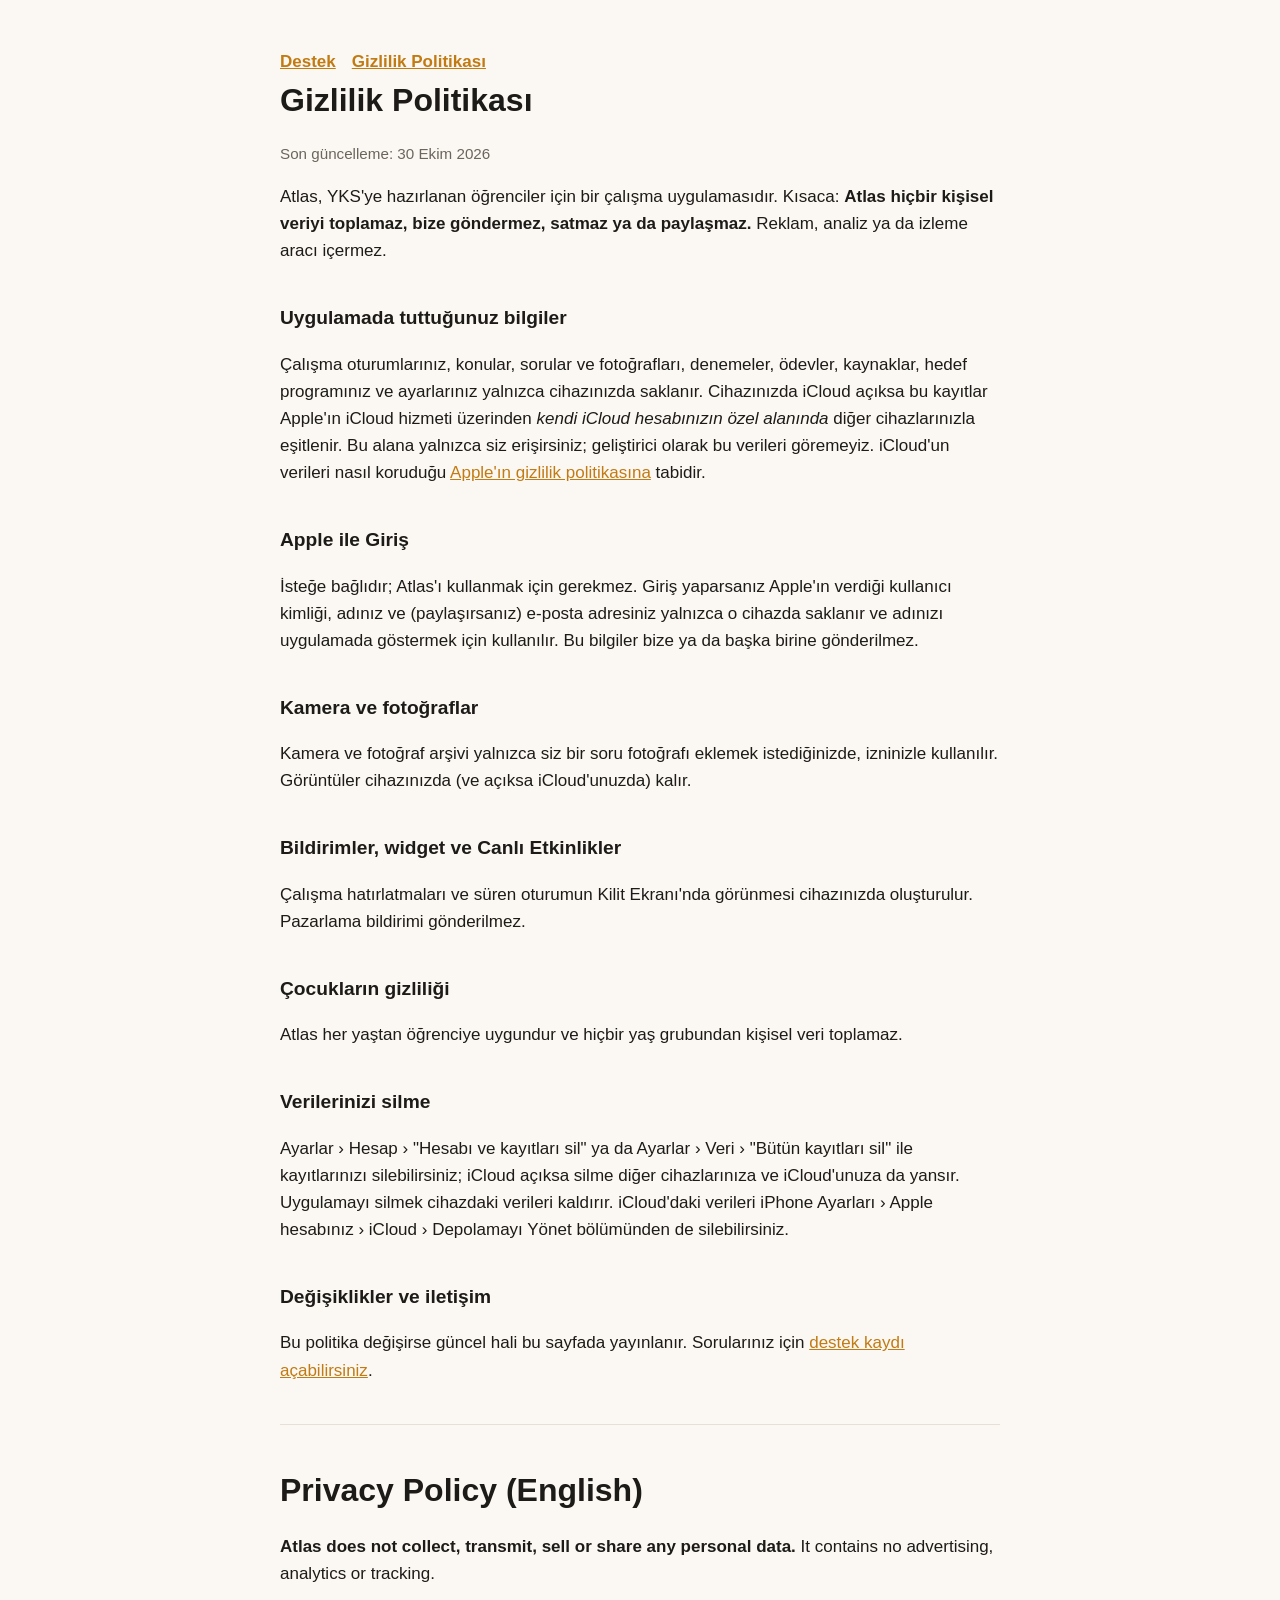
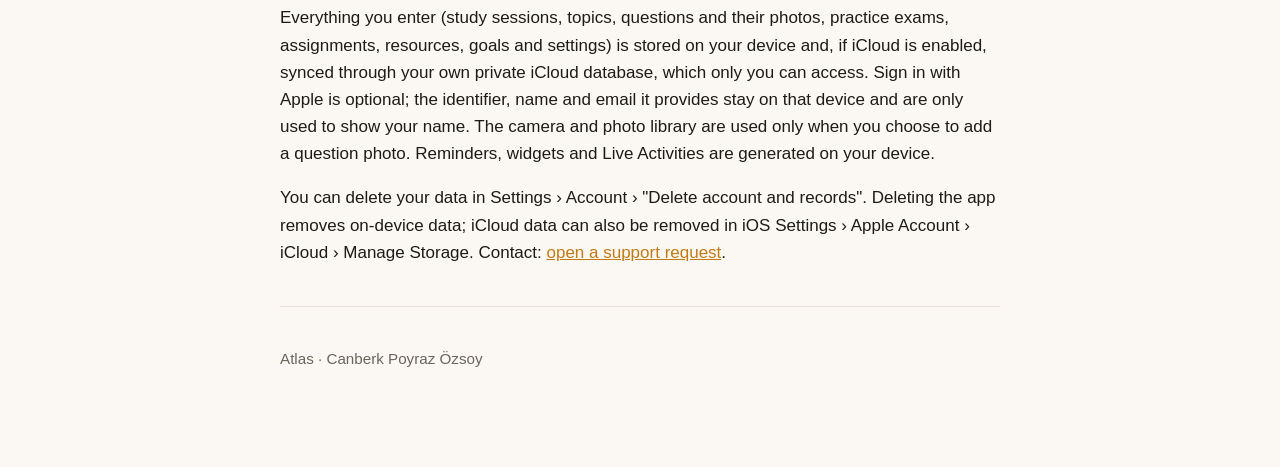
==== gizlilik.html @ c093d73d "Atlas gizlilik politikası ve destek sayfası Co-Authored-By: Claude Opus 5.5 <noreply@anthropic.com>" ====
<!doctype html>
<html lang="tr"><head><meta charset="utf-8"><meta name="viewport" content="width=device-width,initial-scale=1">
<title>Atlas Gizlilik</title><link rel="stylesheet" href="stil.css"></head>
<body><main>
<nav><a href="./">Destek</a><a href="gizlilik.html">Gizlilik Politikası</a></nav>
<h1>Gizlilik Politikası</h1>
<p class="alt">Son güncelleme: 30 Ekim 2026</p>

<p>Atlas, YKS'ye hazırlanan öğrenciler için bir çalışma uygulamasıdır. Kısaca: <strong>Atlas hiçbir kişisel veriyi toplamaz, bize göndermez, satmaz ya da paylaşmaz.</strong> Reklam, analiz ya da izleme aracı içermez.</p>

<h2>Uygulamada tuttuğunuz bilgiler</h2>
<p>Çalışma oturumlarınız, konular, sorular ve fotoğrafları, denemeler, ödevler, kaynaklar, hedef programınız ve ayarlarınız yalnızca cihazınızda saklanır. Cihazınızda iCloud açıksa bu kayıtlar Apple'ın iCloud hizmeti üzerinden <em>kendi iCloud hesabınızın özel alanında</em> diğer cihazlarınızla eşitlenir. Bu alana yalnızca siz erişirsiniz; geliştirici olarak bu verileri göremeyiz. iCloud'un verileri nasıl koruduğu <a href="https://www.apple.com/tr/legal/privacy/">Apple'ın gizlilik politikasına</a> tabidir.</p>

<h2>Apple ile Giriş</h2>
<p>İsteğe bağlıdır; Atlas'ı kullanmak için gerekmez. Giriş yaparsanız Apple'ın verdiği kullanıcı kimliği, adınız ve (paylaşırsanız) e-posta adresiniz yalnızca o cihazda saklanır ve adınızı uygulamada göstermek için kullanılır. Bu bilgiler bize ya da başka birine gönderilmez.</p>

<h2>Kamera ve fotoğraflar</h2>
<p>Kamera ve fotoğraf arşivi yalnızca siz bir soru fotoğrafı eklemek istediğinizde, izninizle kullanılır. Görüntüler cihazınızda (ve açıksa iCloud'unuzda) kalır.</p>

<h2>Bildirimler, widget ve Canlı Etkinlikler</h2>
<p>Çalışma hatırlatmaları ve süren oturumun Kilit Ekranı'nda görünmesi cihazınızda oluşturulur. Pazarlama bildirimi gönderilmez.</p>

<h2>Çocukların gizliliği</h2>
<p>Atlas her yaştan öğrenciye uygundur ve hiçbir yaş grubundan kişisel veri toplamaz.</p>

<h2>Verilerinizi silme</h2>
<p>Ayarlar › Hesap › "Hesabı ve kayıtları sil" ya da Ayarlar › Veri › "Bütün kayıtları sil" ile kayıtlarınızı silebilirsiniz; iCloud açıksa silme diğer cihazlarınıza ve iCloud'unuza da yansır. Uygulamayı silmek cihazdaki verileri kaldırır. iCloud'daki verileri iPhone Ayarları › Apple hesabınız › iCloud › Depolamayı Yönet bölümünden de silebilirsiniz.</p>

<h2>Değişiklikler ve iletişim</h2>
<p>Bu politika değişirse güncel hali bu sayfada yayınlanır. Sorularınız için <a href="https://github.com/PoyrazDeveloper/atlas-destek/issues/new">destek kaydı açabilirsiniz</a>.</p>

<hr>
<h1 lang="en">Privacy Policy (English)</h1>
<div lang="en">
<p><strong>Atlas does not collect, transmit, sell or share any personal data.</strong> It contains no advertising, analytics or tracking.</p>
<p>Everything you enter (study sessions, topics, questions and their photos, practice exams, assignments, resources, goals and settings) is stored on your device and, if iCloud is enabled, synced through your own private iCloud database, which only you can access. Sign in with Apple is optional; the identifier, name and email it provides stay on that device and are only used to show your name. The camera and photo library are used only when you choose to add a question photo. Reminders, widgets and Live Activities are generated on your device.</p>
<p>You can delete your data in Settings › Account › "Delete account and records". Deleting the app removes on-device data; iCloud data can also be removed in iOS Settings › Apple Account › iCloud › Manage Storage. Contact: <a href="https://github.com/PoyrazDeveloper/atlas-destek/issues/new">open a support request</a>.</p>
</div>
<hr><p class="alt">Atlas · Canberk Poyraz Özsoy</p>
</main></body></html>
---- stil.css ----
:root{--zemin:#fbf8f3;--metin:#1d1b18;--ikincil:#6b655c;--vurgu:#c27a12;--cizgi:#e7e0d5}
@media (prefers-color-scheme:dark){:root{--zemin:#14130f;--metin:#f2eee7;--ikincil:#a59e93;--vurgu:#e9a43a;--cizgi:#2c2a25}}
body{margin:0;background:var(--zemin);color:var(--metin);font:17px/1.6 -apple-system,BlinkMacSystemFont,"Segoe UI",sans-serif}
main{max-width:720px;margin:0 auto;padding:48px 16px 80px}
h1{font-size:2rem;margin:0 0 4px}h2{font-size:1.2rem;margin:2em 0 .4em}
p,li{color:var(--metin)}.alt{color:var(--ikincil);font-size:.95rem}
a{color:var(--vurgu)}hr{border:0;border-top:1px solid var(--cizgi);margin:40px 0}
nav a{margin-right:16px;font-weight:600}
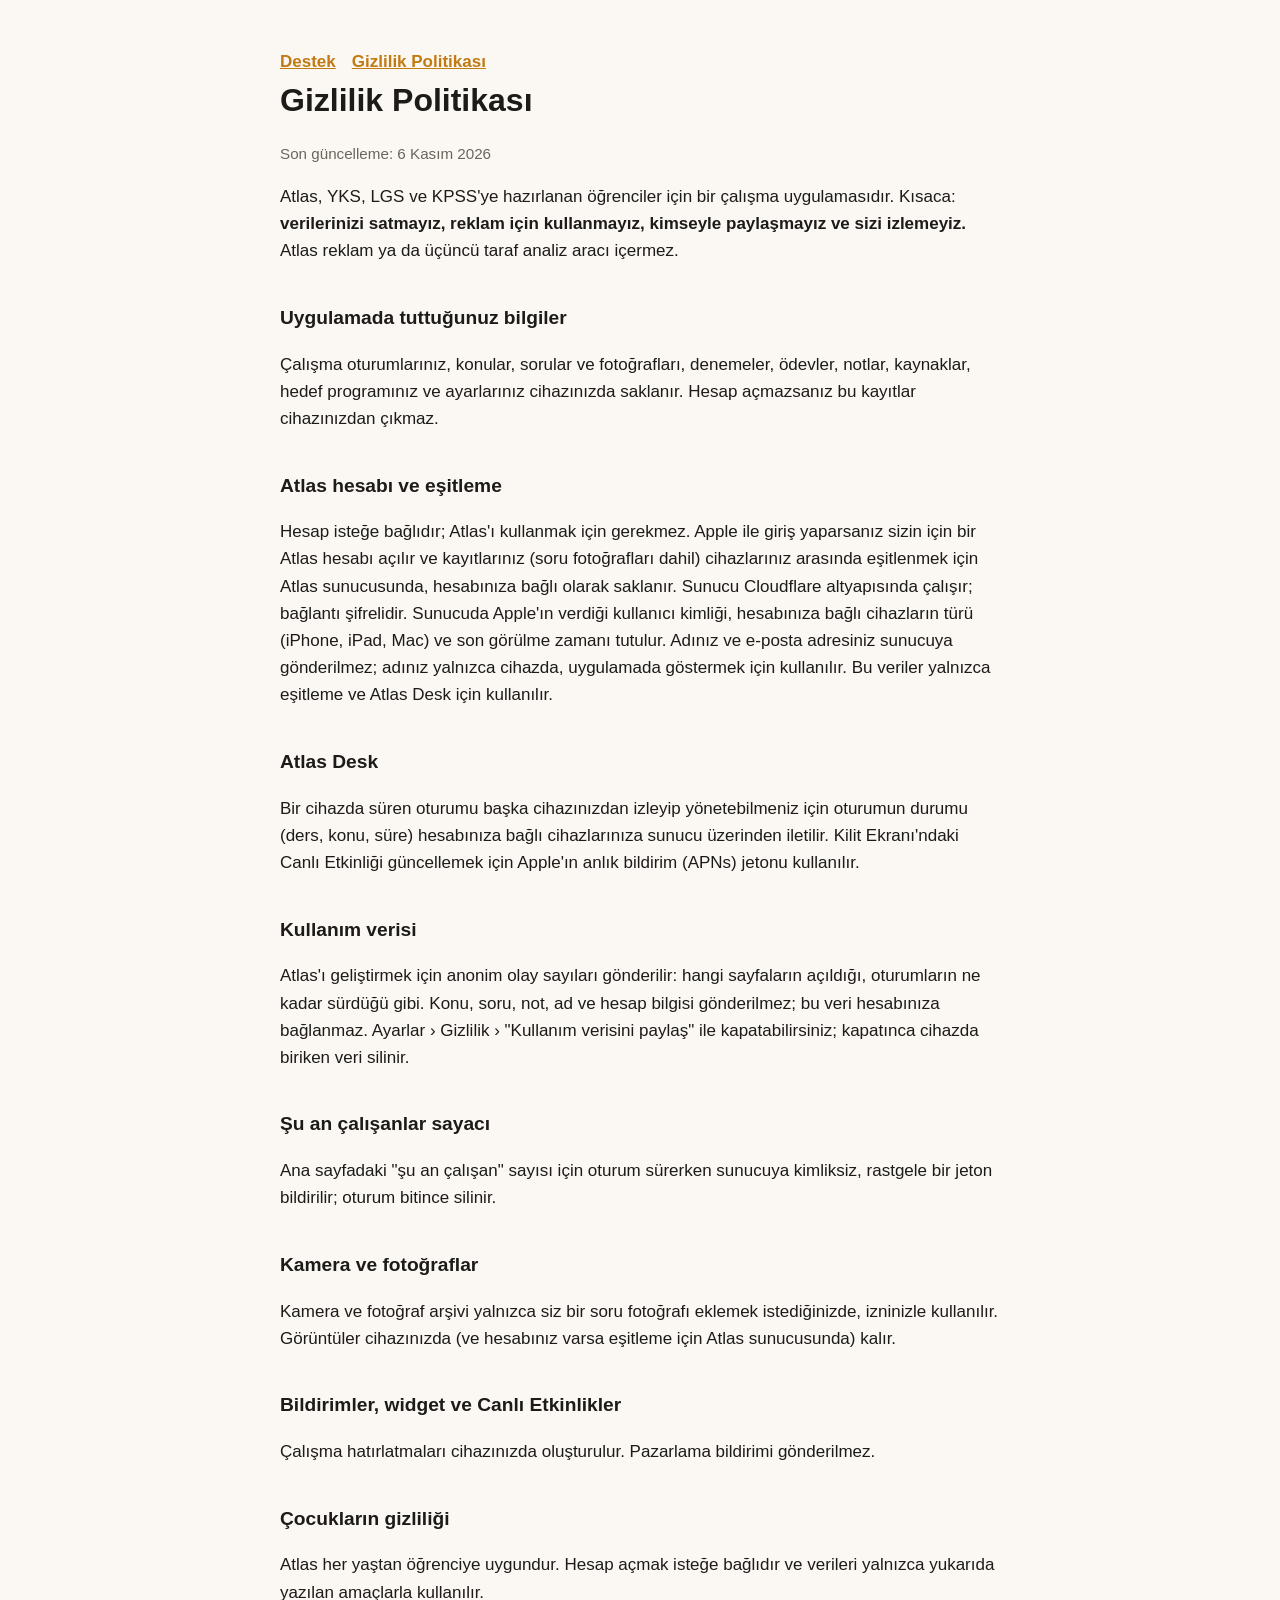
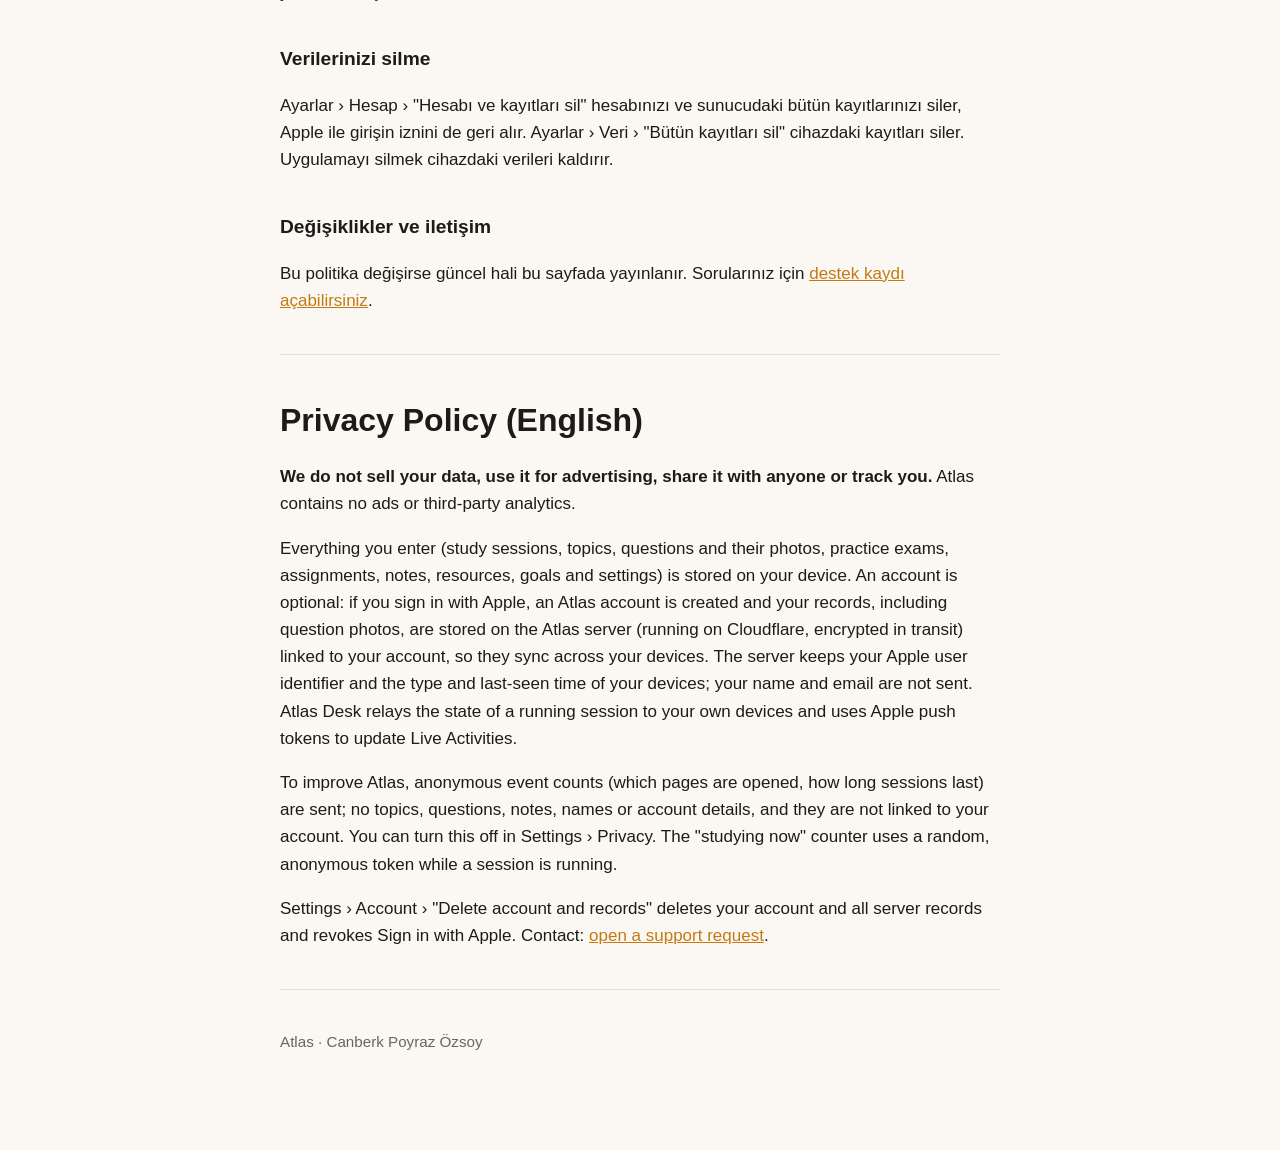
==== commit 1688e22e: "Gizlilik: Atlas hesabı, eşitleme, Desk ve anonim kullanım verisi" ====
--- a/gizlilik.html
+++ b/gizlilik.html
@@ -4,27 +4,36 @@
 <body><main>
 <nav><a href="./">Destek</a><a href="gizlilik.html">Gizlilik Politikası</a></nav>
 <h1>Gizlilik Politikası</h1>
-<p class="alt">Son güncelleme: 30 Ekim 2026</p>
+<p class="alt">Son güncelleme: 6 Kasım 2026</p>
 
-<p>Atlas, YKS'ye hazırlanan öğrenciler için bir çalışma uygulamasıdır. Kısaca: <strong>Atlas hiçbir kişisel veriyi toplamaz, bize göndermez, satmaz ya da paylaşmaz.</strong> Reklam, analiz ya da izleme aracı içermez.</p>
+<p>Atlas, YKS, LGS ve KPSS'ye hazırlanan öğrenciler için bir çalışma uygulamasıdır. Kısaca: <strong>verilerinizi satmayız, reklam için kullanmayız, kimseyle paylaşmayız ve sizi izlemeyiz.</strong> Atlas reklam ya da üçüncü taraf analiz aracı içermez.</p>
 
 <h2>Uygulamada tuttuğunuz bilgiler</h2>
-<p>Çalışma oturumlarınız, konular, sorular ve fotoğrafları, denemeler, ödevler, kaynaklar, hedef programınız ve ayarlarınız yalnızca cihazınızda saklanır. Cihazınızda iCloud açıksa bu kayıtlar Apple'ın iCloud hizmeti üzerinden <em>kendi iCloud hesabınızın özel alanında</em> diğer cihazlarınızla eşitlenir. Bu alana yalnızca siz erişirsiniz; geliştirici olarak bu verileri göremeyiz. iCloud'un verileri nasıl koruduğu <a href="https://www.apple.com/tr/legal/privacy/">Apple'ın gizlilik politikasına</a> tabidir.</p>
+<p>Çalışma oturumlarınız, konular, sorular ve fotoğrafları, denemeler, ödevler, notlar, kaynaklar, hedef programınız ve ayarlarınız cihazınızda saklanır. Hesap açmazsanız bu kayıtlar cihazınızdan çıkmaz.</p>
 
-<h2>Apple ile Giriş</h2>
-<p>İsteğe bağlıdır; Atlas'ı kullanmak için gerekmez. Giriş yaparsanız Apple'ın verdiği kullanıcı kimliği, adınız ve (paylaşırsanız) e-posta adresiniz yalnızca o cihazda saklanır ve adınızı uygulamada göstermek için kullanılır. Bu bilgiler bize ya da başka birine gönderilmez.</p>
+<h2>Atlas hesabı ve eşitleme</h2>
+<p>Hesap isteğe bağlıdır; Atlas'ı kullanmak için gerekmez. Apple ile giriş yaparsanız sizin için bir Atlas hesabı açılır ve kayıtlarınız (soru fotoğrafları dahil) cihazlarınız arasında eşitlenmek için Atlas sunucusunda, hesabınıza bağlı olarak saklanır. Sunucu Cloudflare altyapısında çalışır; bağlantı şifrelidir. Sunucuda Apple'ın verdiği kullanıcı kimliği, hesabınıza bağlı cihazların türü (iPhone, iPad, Mac) ve son görülme zamanı tutulur. Adınız ve e-posta adresiniz sunucuya gönderilmez; adınız yalnızca cihazda, uygulamada göstermek için kullanılır. Bu veriler yalnızca eşitleme ve Atlas Desk için kullanılır.</p>
+
+<h2>Atlas Desk</h2>
+<p>Bir cihazda süren oturumu başka cihazınızdan izleyip yönetebilmeniz için oturumun durumu (ders, konu, süre) hesabınıza bağlı cihazlarınıza sunucu üzerinden iletilir. Kilit Ekranı'ndaki Canlı Etkinliği güncellemek için Apple'ın anlık bildirim (APNs) jetonu kullanılır.</p>
+
+<h2>Kullanım verisi</h2>
+<p>Atlas'ı geliştirmek için anonim olay sayıları gönderilir: hangi sayfaların açıldığı, oturumların ne kadar sürdüğü gibi. Konu, soru, not, ad ve hesap bilgisi gönderilmez; bu veri hesabınıza bağlanmaz. Ayarlar › Gizlilik › "Kullanım verisini paylaş" ile kapatabilirsiniz; kapatınca cihazda biriken veri silinir.</p>
+
+<h2>Şu an çalışanlar sayacı</h2>
+<p>Ana sayfadaki "şu an çalışan" sayısı için oturum sürerken sunucuya kimliksiz, rastgele bir jeton bildirilir; oturum bitince silinir.</p>
 
 <h2>Kamera ve fotoğraflar</h2>
-<p>Kamera ve fotoğraf arşivi yalnızca siz bir soru fotoğrafı eklemek istediğinizde, izninizle kullanılır. Görüntüler cihazınızda (ve açıksa iCloud'unuzda) kalır.</p>
+<p>Kamera ve fotoğraf arşivi yalnızca siz bir soru fotoğrafı eklemek istediğinizde, izninizle kullanılır. Görüntüler cihazınızda (ve hesabınız varsa eşitleme için Atlas sunucusunda) kalır.</p>
 
 <h2>Bildirimler, widget ve Canlı Etkinlikler</h2>
-<p>Çalışma hatırlatmaları ve süren oturumun Kilit Ekranı'nda görünmesi cihazınızda oluşturulur. Pazarlama bildirimi gönderilmez.</p>
+<p>Çalışma hatırlatmaları cihazınızda oluşturulur. Pazarlama bildirimi gönderilmez.</p>
 
 <h2>Çocukların gizliliği</h2>
-<p>Atlas her yaştan öğrenciye uygundur ve hiçbir yaş grubundan kişisel veri toplamaz.</p>
+<p>Atlas her yaştan öğrenciye uygundur. Hesap açmak isteğe bağlıdır ve verileri yalnızca yukarıda yazılan amaçlarla kullanılır.</p>
 
 <h2>Verilerinizi silme</h2>
-<p>Ayarlar › Hesap › "Hesabı ve kayıtları sil" ya da Ayarlar › Veri › "Bütün kayıtları sil" ile kayıtlarınızı silebilirsiniz; iCloud açıksa silme diğer cihazlarınıza ve iCloud'unuza da yansır. Uygulamayı silmek cihazdaki verileri kaldırır. iCloud'daki verileri iPhone Ayarları › Apple hesabınız › iCloud › Depolamayı Yönet bölümünden de silebilirsiniz.</p>
+<p>Ayarlar › Hesap › "Hesabı ve kayıtları sil" hesabınızı ve sunucudaki bütün kayıtlarınızı siler, Apple ile girişin iznini de geri alır. Ayarlar › Veri › "Bütün kayıtları sil" cihazdaki kayıtları siler. Uygulamayı silmek cihazdaki verileri kaldırır.</p>
 
 <h2>Değişiklikler ve iletişim</h2>
 <p>Bu politika değişirse güncel hali bu sayfada yayınlanır. Sorularınız için <a href="https://github.com/PoyrazDeveloper/atlas-destek/issues/new">destek kaydı açabilirsiniz</a>.</p>
@@ -32,9 +41,10 @@
 <hr>
 <h1 lang="en">Privacy Policy (English)</h1>
 <div lang="en">
-<p><strong>Atlas does not collect, transmit, sell or share any personal data.</strong> It contains no advertising, analytics or tracking.</p>
-<p>Everything you enter (study sessions, topics, questions and their photos, practice exams, assignments, resources, goals and settings) is stored on your device and, if iCloud is enabled, synced through your own private iCloud database, which only you can access. Sign in with Apple is optional; the identifier, name and email it provides stay on that device and are only used to show your name. The camera and photo library are used only when you choose to add a question photo. Reminders, widgets and Live Activities are generated on your device.</p>
-<p>You can delete your data in Settings › Account › "Delete account and records". Deleting the app removes on-device data; iCloud data can also be removed in iOS Settings › Apple Account › iCloud › Manage Storage. Contact: <a href="https://github.com/PoyrazDeveloper/atlas-destek/issues/new">open a support request</a>.</p>
+<p><strong>We do not sell your data, use it for advertising, share it with anyone or track you.</strong> Atlas contains no ads or third-party analytics.</p>
+<p>Everything you enter (study sessions, topics, questions and their photos, practice exams, assignments, notes, resources, goals and settings) is stored on your device. An account is optional: if you sign in with Apple, an Atlas account is created and your records, including question photos, are stored on the Atlas server (running on Cloudflare, encrypted in transit) linked to your account, so they sync across your devices. The server keeps your Apple user identifier and the type and last-seen time of your devices; your name and email are not sent. Atlas Desk relays the state of a running session to your own devices and uses Apple push tokens to update Live Activities.</p>
+<p>To improve Atlas, anonymous event counts (which pages are opened, how long sessions last) are sent; no topics, questions, notes, names or account details, and they are not linked to your account. You can turn this off in Settings › Privacy. The "studying now" counter uses a random, anonymous token while a session is running.</p>
+<p>Settings › Account › "Delete account and records" deletes your account and all server records and revokes Sign in with Apple. Contact: <a href="https://github.com/PoyrazDeveloper/atlas-destek/issues/new">open a support request</a>.</p>
 </div>
 <hr><p class="alt">Atlas · Canberk Poyraz Özsoy</p>
 </main></body></html>
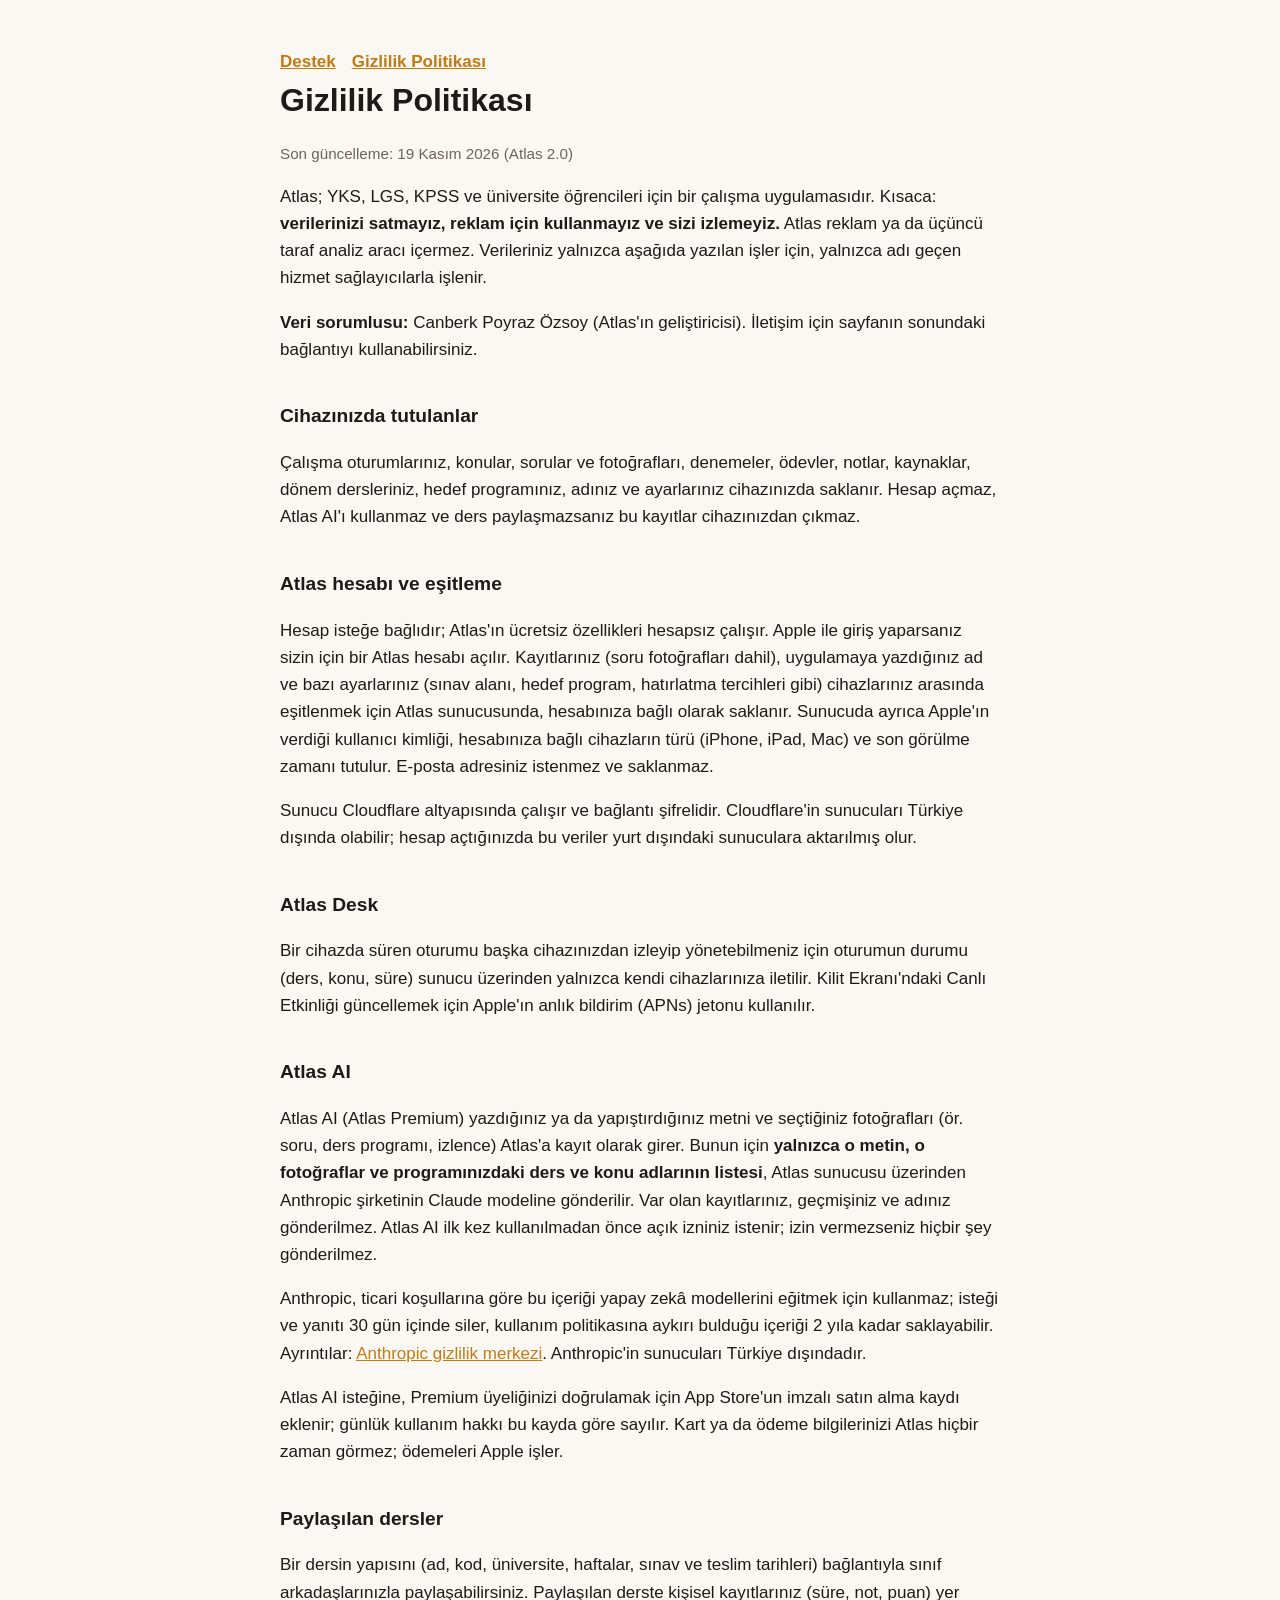
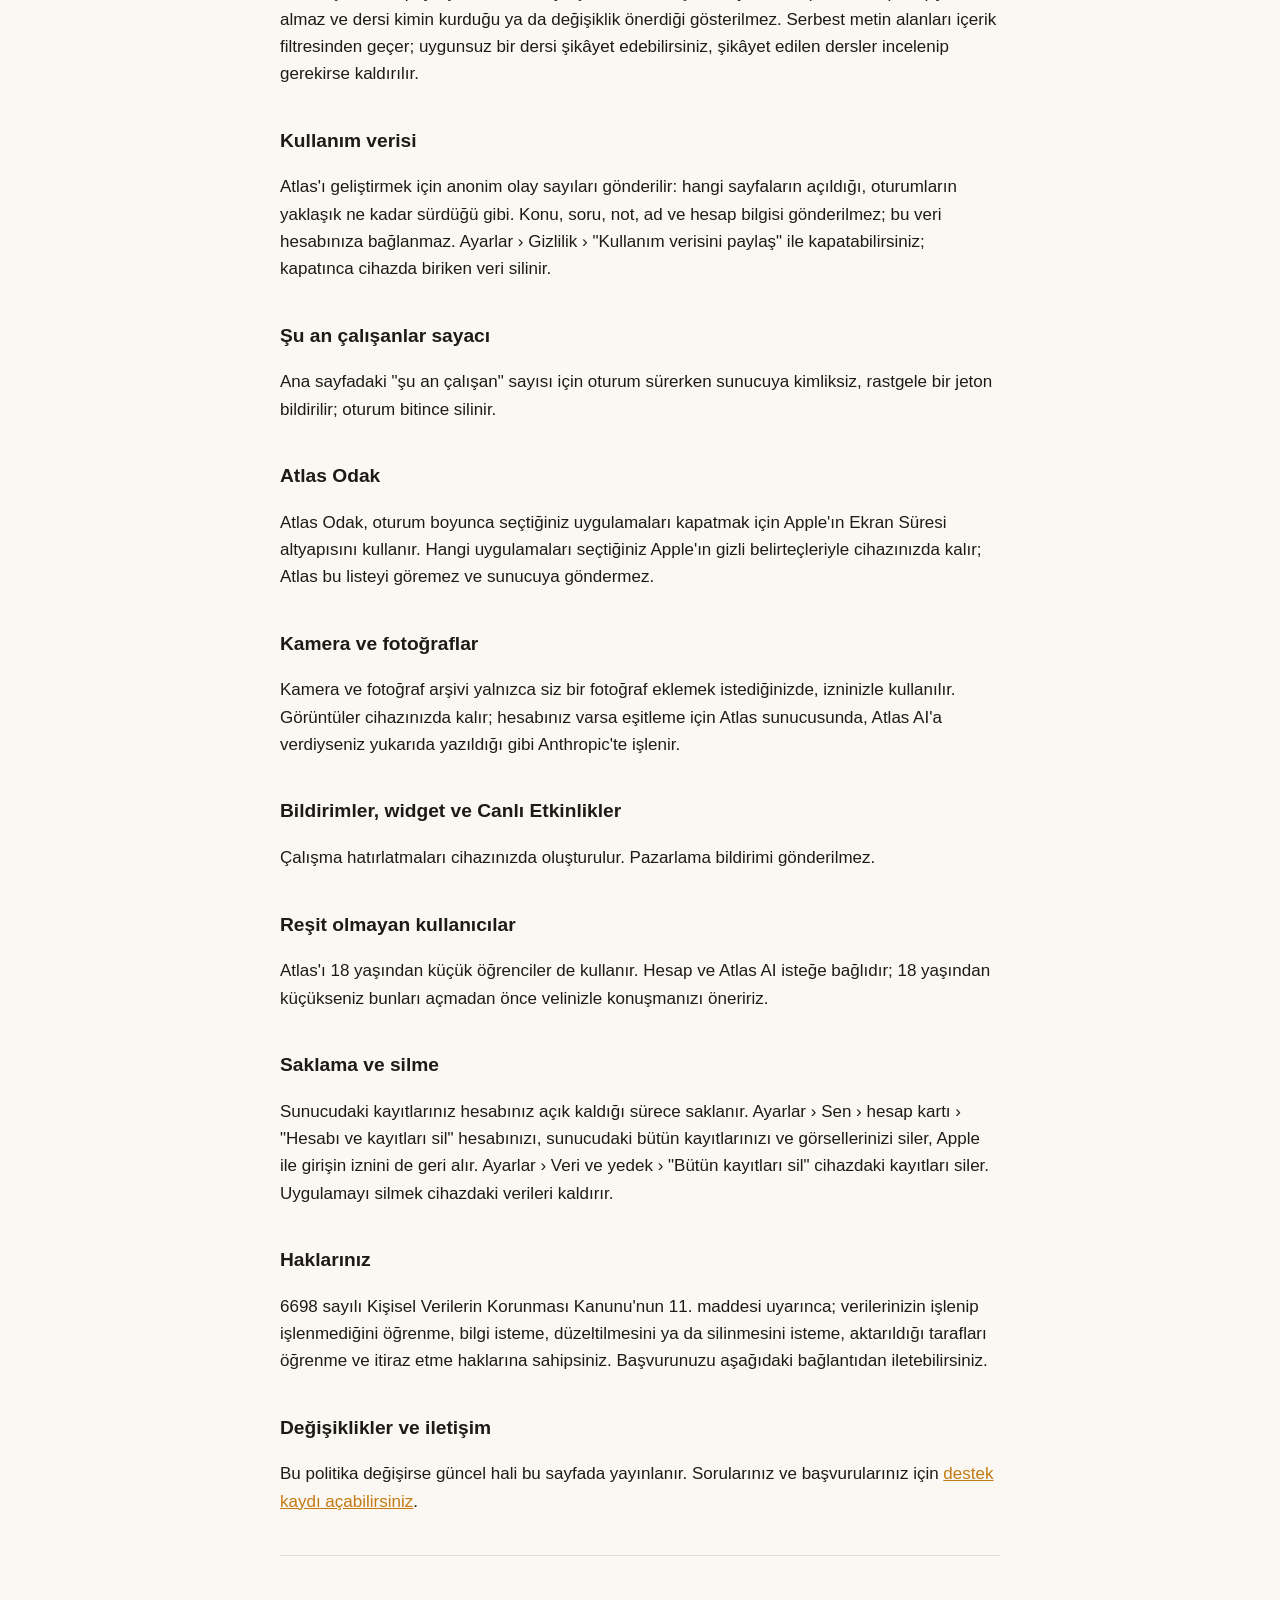
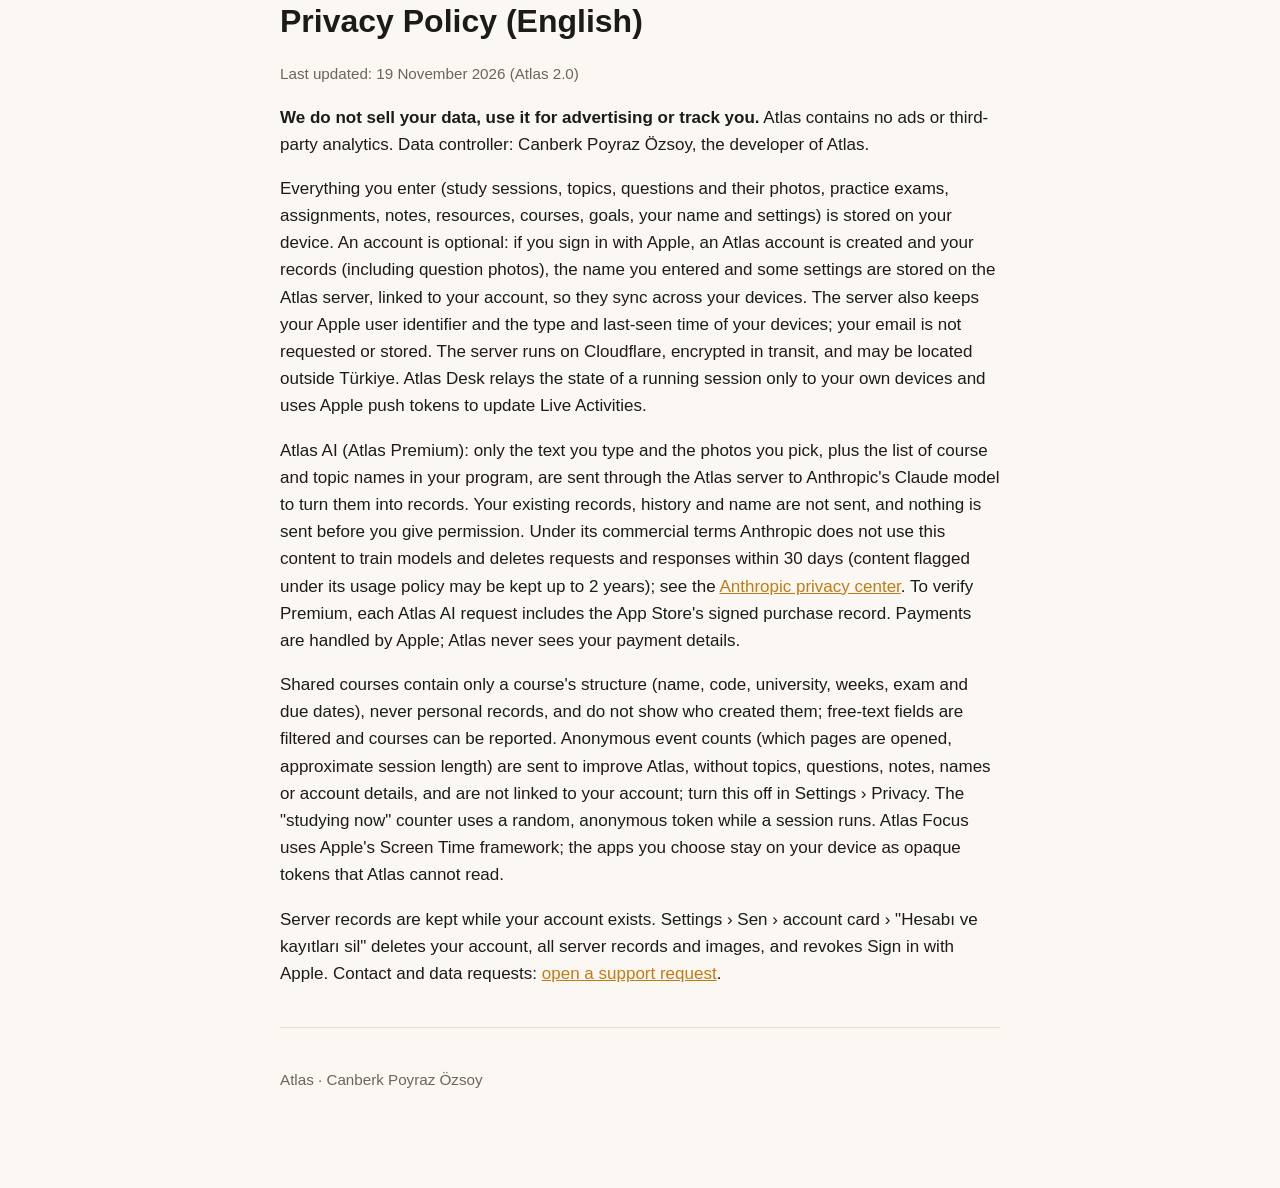
==== commit e0bbc3a3: "Gizlilik: Atlas 2.0 (Atlas AI ve Anthropic, abonelik kanıtı, paylaşılan dersler, Odak, KVKK hakları)" ====
--- a/gizlilik.html
+++ b/gizlilik.html
@@ -4,47 +4,66 @@
 <body><main>
 <nav><a href="./">Destek</a><a href="gizlilik.html">Gizlilik Politikası</a></nav>
 <h1>Gizlilik Politikası</h1>
-<p class="alt">Son güncelleme: 6 Kasım 2026</p>
+<p class="alt">Son güncelleme: 19 Kasım 2026 (Atlas 2.0)</p>
 
-<p>Atlas, YKS, LGS ve KPSS'ye hazırlanan öğrenciler için bir çalışma uygulamasıdır. Kısaca: <strong>verilerinizi satmayız, reklam için kullanmayız, kimseyle paylaşmayız ve sizi izlemeyiz.</strong> Atlas reklam ya da üçüncü taraf analiz aracı içermez.</p>
+<p>Atlas; YKS, LGS, KPSS ve üniversite öğrencileri için bir çalışma uygulamasıdır. Kısaca: <strong>verilerinizi satmayız, reklam için kullanmayız ve sizi izlemeyiz.</strong> Atlas reklam ya da üçüncü taraf analiz aracı içermez. Verileriniz yalnızca aşağıda yazılan işler için, yalnızca adı geçen hizmet sağlayıcılarla işlenir.</p>
 
-<h2>Uygulamada tuttuğunuz bilgiler</h2>
-<p>Çalışma oturumlarınız, konular, sorular ve fotoğrafları, denemeler, ödevler, notlar, kaynaklar, hedef programınız ve ayarlarınız cihazınızda saklanır. Hesap açmazsanız bu kayıtlar cihazınızdan çıkmaz.</p>
+<p><strong>Veri sorumlusu:</strong> Canberk Poyraz Özsoy (Atlas'ın geliştiricisi). İletişim için sayfanın sonundaki bağlantıyı kullanabilirsiniz.</p>
+
+<h2>Cihazınızda tutulanlar</h2>
+<p>Çalışma oturumlarınız, konular, sorular ve fotoğrafları, denemeler, ödevler, notlar, kaynaklar, dönem dersleriniz, hedef programınız, adınız ve ayarlarınız cihazınızda saklanır. Hesap açmaz, Atlas AI'ı kullanmaz ve ders paylaşmazsanız bu kayıtlar cihazınızdan çıkmaz.</p>
 
 <h2>Atlas hesabı ve eşitleme</h2>
-<p>Hesap isteğe bağlıdır; Atlas'ı kullanmak için gerekmez. Apple ile giriş yaparsanız sizin için bir Atlas hesabı açılır ve kayıtlarınız (soru fotoğrafları dahil) cihazlarınız arasında eşitlenmek için Atlas sunucusunda, hesabınıza bağlı olarak saklanır. Sunucu Cloudflare altyapısında çalışır; bağlantı şifrelidir. Sunucuda Apple'ın verdiği kullanıcı kimliği, hesabınıza bağlı cihazların türü (iPhone, iPad, Mac) ve son görülme zamanı tutulur. Adınız ve e-posta adresiniz sunucuya gönderilmez; adınız yalnızca cihazda, uygulamada göstermek için kullanılır. Bu veriler yalnızca eşitleme ve Atlas Desk için kullanılır.</p>
+<p>Hesap isteğe bağlıdır; Atlas'ın ücretsiz özellikleri hesapsız çalışır. Apple ile giriş yaparsanız sizin için bir Atlas hesabı açılır. Kayıtlarınız (soru fotoğrafları dahil), uygulamaya yazdığınız ad ve bazı ayarlarınız (sınav alanı, hedef program, hatırlatma tercihleri gibi) cihazlarınız arasında eşitlenmek için Atlas sunucusunda, hesabınıza bağlı olarak saklanır. Sunucuda ayrıca Apple'ın verdiği kullanıcı kimliği, hesabınıza bağlı cihazların türü (iPhone, iPad, Mac) ve son görülme zamanı tutulur. E-posta adresiniz istenmez ve saklanmaz.</p>
+<p>Sunucu Cloudflare altyapısında çalışır ve bağlantı şifrelidir. Cloudflare'in sunucuları Türkiye dışında olabilir; hesap açtığınızda bu veriler yurt dışındaki sunuculara aktarılmış olur.</p>
 
 <h2>Atlas Desk</h2>
-<p>Bir cihazda süren oturumu başka cihazınızdan izleyip yönetebilmeniz için oturumun durumu (ders, konu, süre) hesabınıza bağlı cihazlarınıza sunucu üzerinden iletilir. Kilit Ekranı'ndaki Canlı Etkinliği güncellemek için Apple'ın anlık bildirim (APNs) jetonu kullanılır.</p>
+<p>Bir cihazda süren oturumu başka cihazınızdan izleyip yönetebilmeniz için oturumun durumu (ders, konu, süre) sunucu üzerinden yalnızca kendi cihazlarınıza iletilir. Kilit Ekranı'ndaki Canlı Etkinliği güncellemek için Apple'ın anlık bildirim (APNs) jetonu kullanılır.</p>
+
+<h2>Atlas AI</h2>
+<p>Atlas AI (Atlas Premium) yazdığınız ya da yapıştırdığınız metni ve seçtiğiniz fotoğrafları (ör. soru, ders programı, izlence) Atlas'a kayıt olarak girer. Bunun için <strong>yalnızca o metin, o fotoğraflar ve programınızdaki ders ve konu adlarının listesi</strong>, Atlas sunucusu üzerinden Anthropic şirketinin Claude modeline gönderilir. Var olan kayıtlarınız, geçmişiniz ve adınız gönderilmez. Atlas AI ilk kez kullanılmadan önce açık izniniz istenir; izin vermezseniz hiçbir şey gönderilmez.</p>
+<p>Anthropic, ticari koşullarına göre bu içeriği yapay zekâ modellerini eğitmek için kullanmaz; isteği ve yanıtı 30 gün içinde siler, kullanım politikasına aykırı bulduğu içeriği 2 yıla kadar saklayabilir. Ayrıntılar: <a href="https://privacy.claude.com">Anthropic gizlilik merkezi</a>. Anthropic'in sunucuları Türkiye dışındadır.</p>
+<p>Atlas AI isteğine, Premium üyeliğinizi doğrulamak için App Store'un imzalı satın alma kaydı eklenir; günlük kullanım hakkı bu kayda göre sayılır. Kart ya da ödeme bilgilerinizi Atlas hiçbir zaman görmez; ödemeleri Apple işler.</p>
+
+<h2>Paylaşılan dersler</h2>
+<p>Bir dersin yapısını (ad, kod, üniversite, haftalar, sınav ve teslim tarihleri) bağlantıyla sınıf arkadaşlarınızla paylaşabilirsiniz. Paylaşılan derste kişisel kayıtlarınız (süre, not, puan) yer almaz ve dersi kimin kurduğu ya da değişiklik önerdiği gösterilmez. Serbest metin alanları içerik filtresinden geçer; uygunsuz bir dersi şikâyet edebilirsiniz, şikâyet edilen dersler incelenip gerekirse kaldırılır.</p>
 
 <h2>Kullanım verisi</h2>
-<p>Atlas'ı geliştirmek için anonim olay sayıları gönderilir: hangi sayfaların açıldığı, oturumların ne kadar sürdüğü gibi. Konu, soru, not, ad ve hesap bilgisi gönderilmez; bu veri hesabınıza bağlanmaz. Ayarlar › Gizlilik › "Kullanım verisini paylaş" ile kapatabilirsiniz; kapatınca cihazda biriken veri silinir.</p>
+<p>Atlas'ı geliştirmek için anonim olay sayıları gönderilir: hangi sayfaların açıldığı, oturumların yaklaşık ne kadar sürdüğü gibi. Konu, soru, not, ad ve hesap bilgisi gönderilmez; bu veri hesabınıza bağlanmaz. Ayarlar › Gizlilik › "Kullanım verisini paylaş" ile kapatabilirsiniz; kapatınca cihazda biriken veri silinir.</p>
 
 <h2>Şu an çalışanlar sayacı</h2>
 <p>Ana sayfadaki "şu an çalışan" sayısı için oturum sürerken sunucuya kimliksiz, rastgele bir jeton bildirilir; oturum bitince silinir.</p>
 
+<h2>Atlas Odak</h2>
+<p>Atlas Odak, oturum boyunca seçtiğiniz uygulamaları kapatmak için Apple'ın Ekran Süresi altyapısını kullanır. Hangi uygulamaları seçtiğiniz Apple'ın gizli belirteçleriyle cihazınızda kalır; Atlas bu listeyi göremez ve sunucuya göndermez.</p>
+
 <h2>Kamera ve fotoğraflar</h2>
-<p>Kamera ve fotoğraf arşivi yalnızca siz bir soru fotoğrafı eklemek istediğinizde, izninizle kullanılır. Görüntüler cihazınızda (ve hesabınız varsa eşitleme için Atlas sunucusunda) kalır.</p>
+<p>Kamera ve fotoğraf arşivi yalnızca siz bir fotoğraf eklemek istediğinizde, izninizle kullanılır. Görüntüler cihazınızda kalır; hesabınız varsa eşitleme için Atlas sunucusunda, Atlas AI'a verdiyseniz yukarıda yazıldığı gibi Anthropic'te işlenir.</p>
 
 <h2>Bildirimler, widget ve Canlı Etkinlikler</h2>
 <p>Çalışma hatırlatmaları cihazınızda oluşturulur. Pazarlama bildirimi gönderilmez.</p>
 
-<h2>Çocukların gizliliği</h2>
-<p>Atlas her yaştan öğrenciye uygundur. Hesap açmak isteğe bağlıdır ve verileri yalnızca yukarıda yazılan amaçlarla kullanılır.</p>
+<h2>Reşit olmayan kullanıcılar</h2>
+<p>Atlas'ı 18 yaşından küçük öğrenciler de kullanır. Hesap ve Atlas AI isteğe bağlıdır; 18 yaşından küçükseniz bunları açmadan önce velinizle konuşmanızı öneririz.</p>
 
-<h2>Verilerinizi silme</h2>
-<p>Ayarlar › Hesap › "Hesabı ve kayıtları sil" hesabınızı ve sunucudaki bütün kayıtlarınızı siler, Apple ile girişin iznini de geri alır. Ayarlar › Veri › "Bütün kayıtları sil" cihazdaki kayıtları siler. Uygulamayı silmek cihazdaki verileri kaldırır.</p>
+<h2>Saklama ve silme</h2>
+<p>Sunucudaki kayıtlarınız hesabınız açık kaldığı sürece saklanır. Ayarlar › Sen › hesap kartı › "Hesabı ve kayıtları sil" hesabınızı, sunucudaki bütün kayıtlarınızı ve görsellerinizi siler, Apple ile girişin iznini de geri alır. Ayarlar › Veri ve yedek › "Bütün kayıtları sil" cihazdaki kayıtları siler. Uygulamayı silmek cihazdaki verileri kaldırır.</p>
+
+<h2>Haklarınız</h2>
+<p>6698 sayılı Kişisel Verilerin Korunması Kanunu'nun 11. maddesi uyarınca; verilerinizin işlenip işlenmediğini öğrenme, bilgi isteme, düzeltilmesini ya da silinmesini isteme, aktarıldığı tarafları öğrenme ve itiraz etme haklarına sahipsiniz. Başvurunuzu aşağıdaki bağlantıdan iletebilirsiniz.</p>
 
 <h2>Değişiklikler ve iletişim</h2>
-<p>Bu politika değişirse güncel hali bu sayfada yayınlanır. Sorularınız için <a href="https://github.com/PoyrazDeveloper/atlas-destek/issues/new">destek kaydı açabilirsiniz</a>.</p>
+<p>Bu politika değişirse güncel hali bu sayfada yayınlanır. Sorularınız ve başvurularınız için <a href="https://github.com/PoyrazDeveloper/atlas-destek/issues/new">destek kaydı açabilirsiniz</a>.</p>
 
 <hr>
 <h1 lang="en">Privacy Policy (English)</h1>
 <div lang="en">
-<p><strong>We do not sell your data, use it for advertising, share it with anyone or track you.</strong> Atlas contains no ads or third-party analytics.</p>
-<p>Everything you enter (study sessions, topics, questions and their photos, practice exams, assignments, notes, resources, goals and settings) is stored on your device. An account is optional: if you sign in with Apple, an Atlas account is created and your records, including question photos, are stored on the Atlas server (running on Cloudflare, encrypted in transit) linked to your account, so they sync across your devices. The server keeps your Apple user identifier and the type and last-seen time of your devices; your name and email are not sent. Atlas Desk relays the state of a running session to your own devices and uses Apple push tokens to update Live Activities.</p>
-<p>To improve Atlas, anonymous event counts (which pages are opened, how long sessions last) are sent; no topics, questions, notes, names or account details, and they are not linked to your account. You can turn this off in Settings › Privacy. The "studying now" counter uses a random, anonymous token while a session is running.</p>
-<p>Settings › Account › "Delete account and records" deletes your account and all server records and revokes Sign in with Apple. Contact: <a href="https://github.com/PoyrazDeveloper/atlas-destek/issues/new">open a support request</a>.</p>
+<p class="alt">Last updated: 19 November 2026 (Atlas 2.0)</p>
+<p><strong>We do not sell your data, use it for advertising or track you.</strong> Atlas contains no ads or third-party analytics. Data controller: Canberk Poyraz Özsoy, the developer of Atlas.</p>
+<p>Everything you enter (study sessions, topics, questions and their photos, practice exams, assignments, notes, resources, courses, goals, your name and settings) is stored on your device. An account is optional: if you sign in with Apple, an Atlas account is created and your records (including question photos), the name you entered and some settings are stored on the Atlas server, linked to your account, so they sync across your devices. The server also keeps your Apple user identifier and the type and last-seen time of your devices; your email is not requested or stored. The server runs on Cloudflare, encrypted in transit, and may be located outside Türkiye. Atlas Desk relays the state of a running session only to your own devices and uses Apple push tokens to update Live Activities.</p>
+<p>Atlas AI (Atlas Premium): only the text you type and the photos you pick, plus the list of course and topic names in your program, are sent through the Atlas server to Anthropic's Claude model to turn them into records. Your existing records, history and name are not sent, and nothing is sent before you give permission. Under its commercial terms Anthropic does not use this content to train models and deletes requests and responses within 30 days (content flagged under its usage policy may be kept up to 2 years); see the <a href="https://privacy.claude.com">Anthropic privacy center</a>. To verify Premium, each Atlas AI request includes the App Store's signed purchase record. Payments are handled by Apple; Atlas never sees your payment details.</p>
+<p>Shared courses contain only a course's structure (name, code, university, weeks, exam and due dates), never personal records, and do not show who created them; free-text fields are filtered and courses can be reported. Anonymous event counts (which pages are opened, approximate session length) are sent to improve Atlas, without topics, questions, notes, names or account details, and are not linked to your account; turn this off in Settings › Privacy. The "studying now" counter uses a random, anonymous token while a session runs. Atlas Focus uses Apple's Screen Time framework; the apps you choose stay on your device as opaque tokens that Atlas cannot read.</p>
+<p>Server records are kept while your account exists. Settings › Sen › account card › "Hesabı ve kayıtları sil" deletes your account, all server records and images, and revokes Sign in with Apple. Contact and data requests: <a href="https://github.com/PoyrazDeveloper/atlas-destek/issues/new">open a support request</a>.</p>
 </div>
 <hr><p class="alt">Atlas · Canberk Poyraz Özsoy</p>
 </main></body></html>
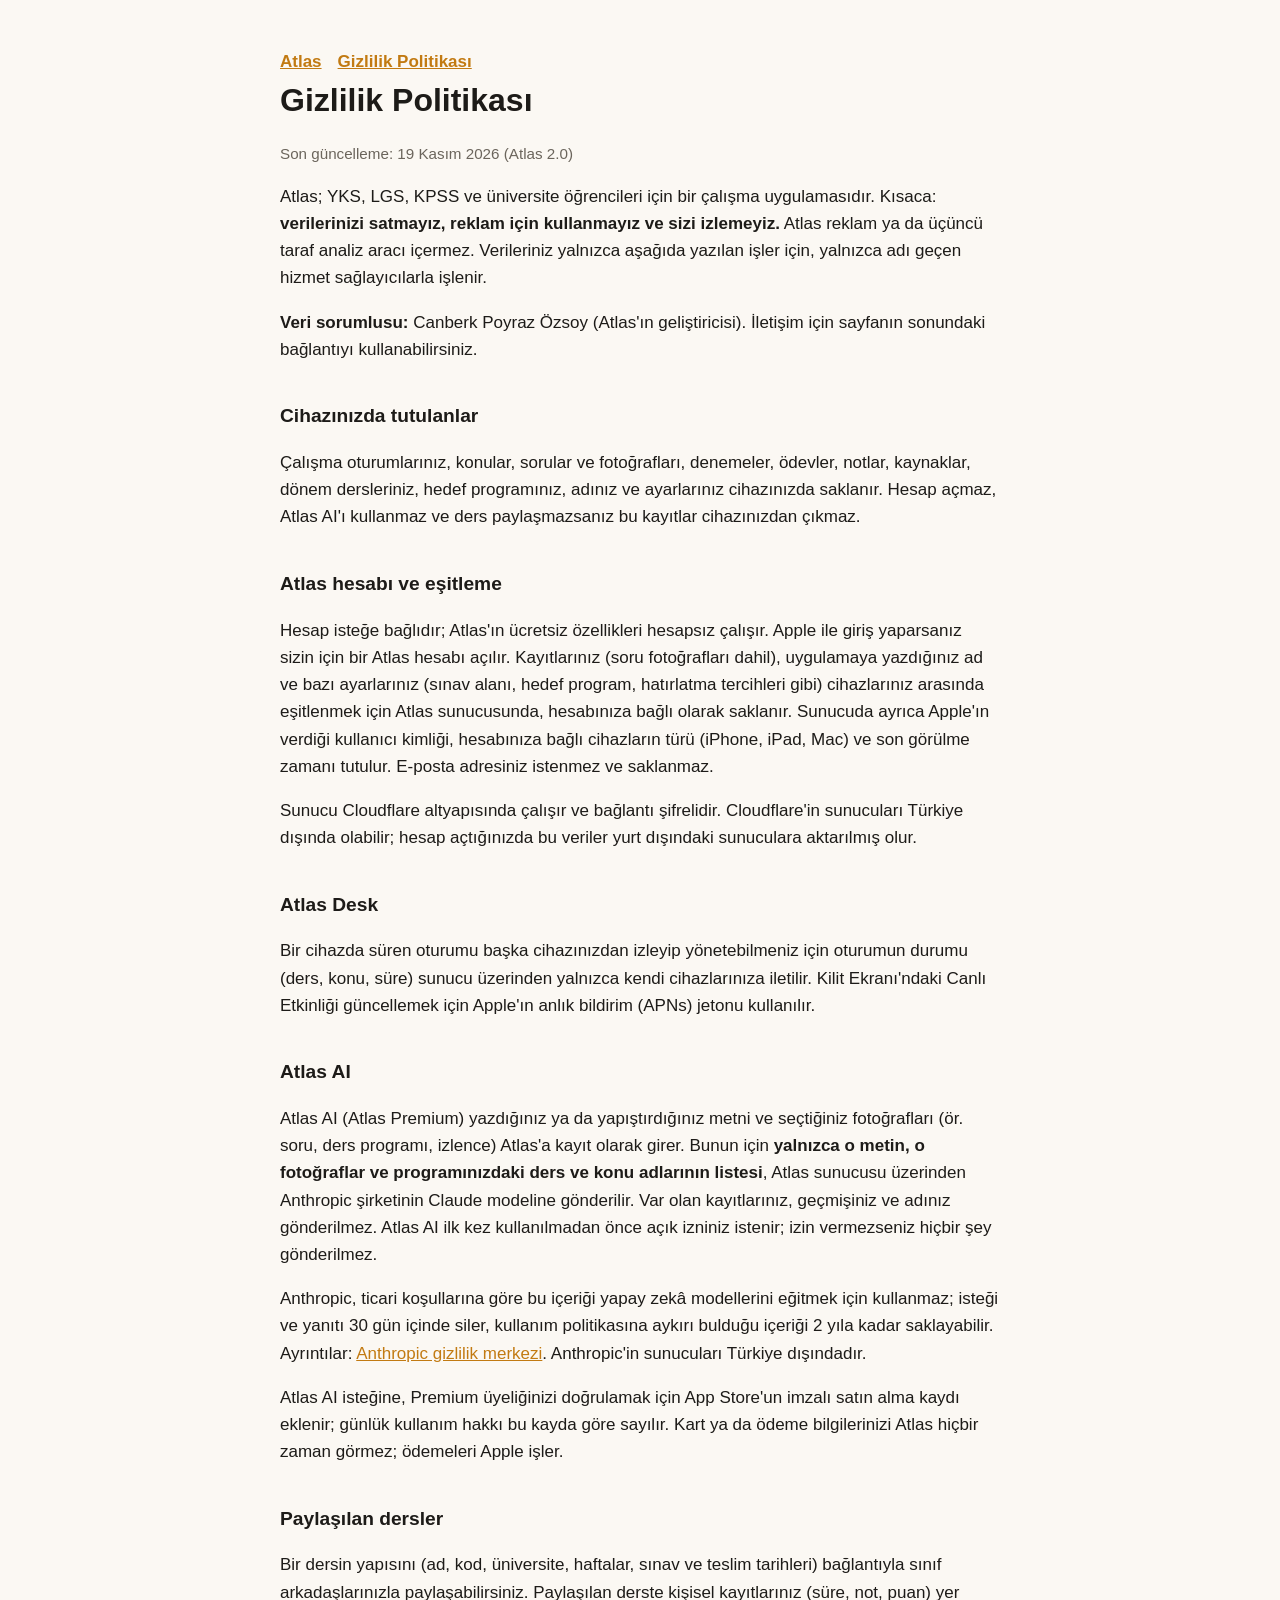
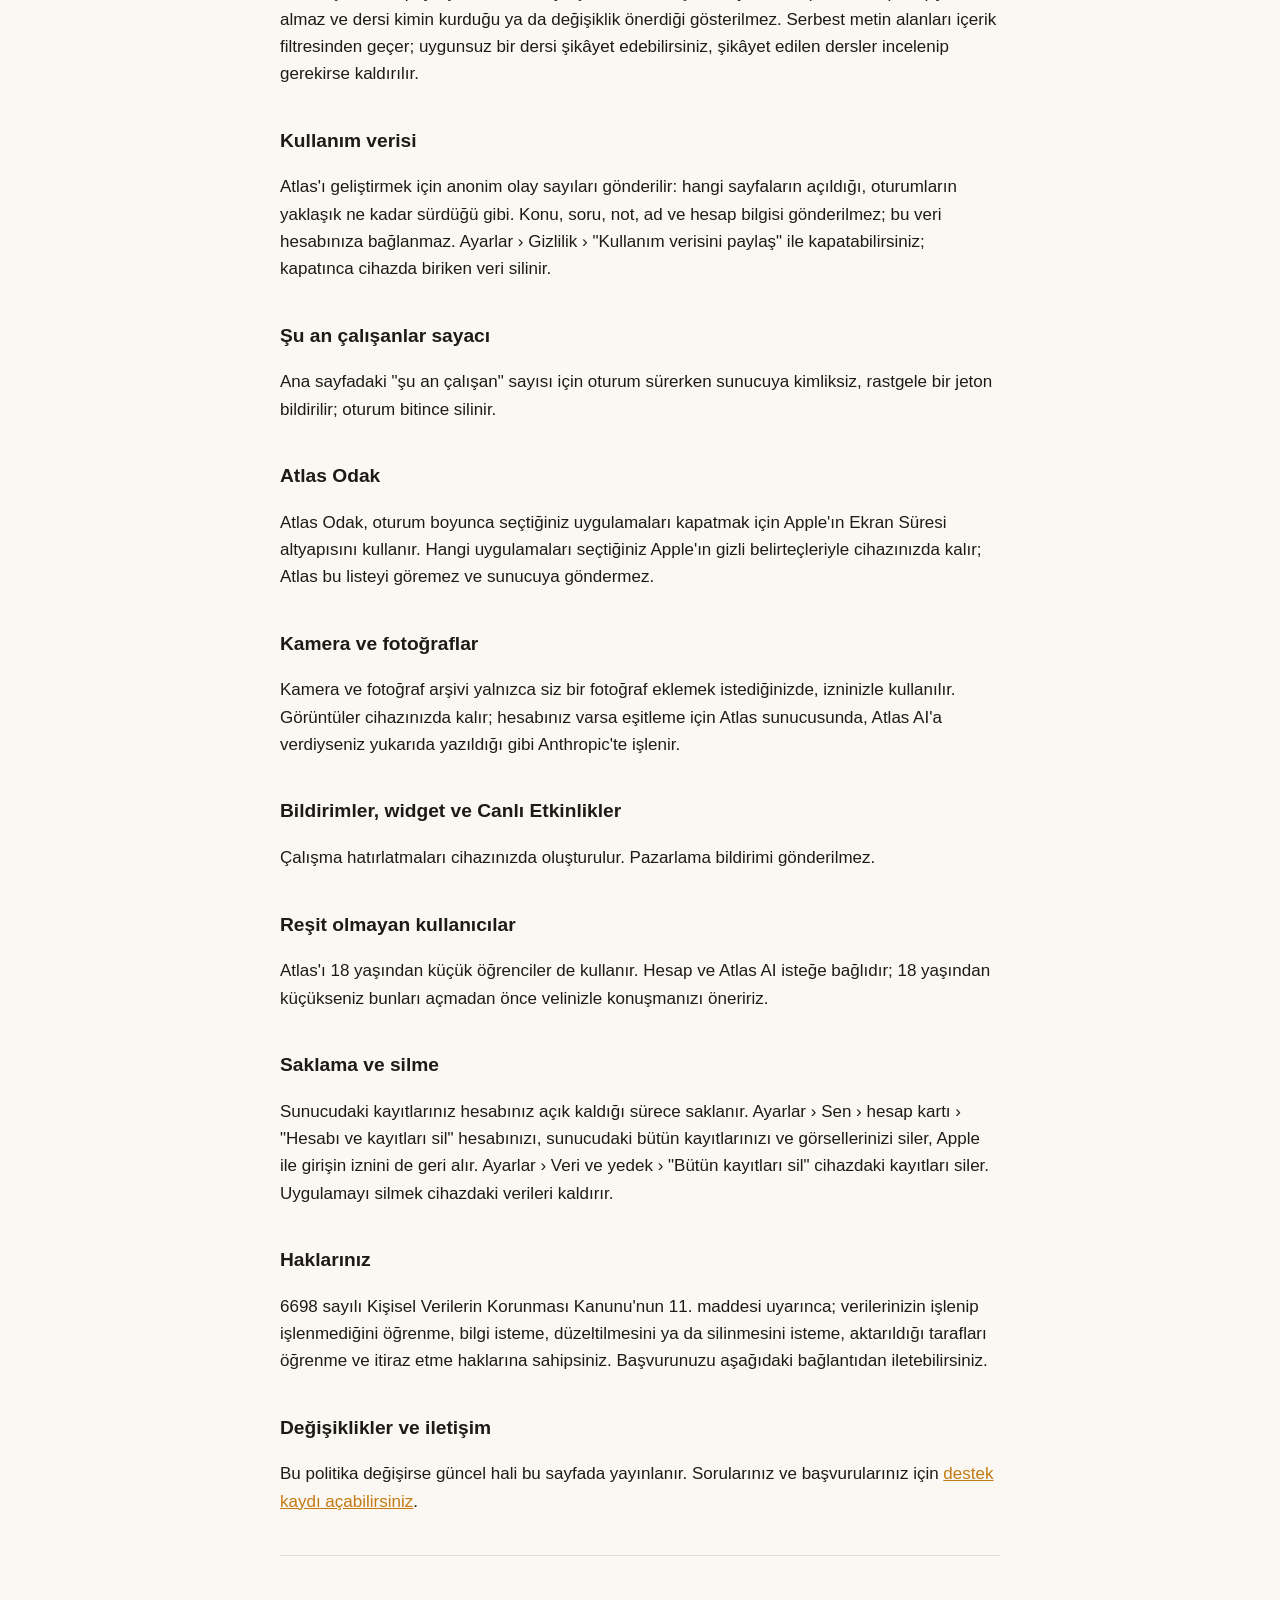
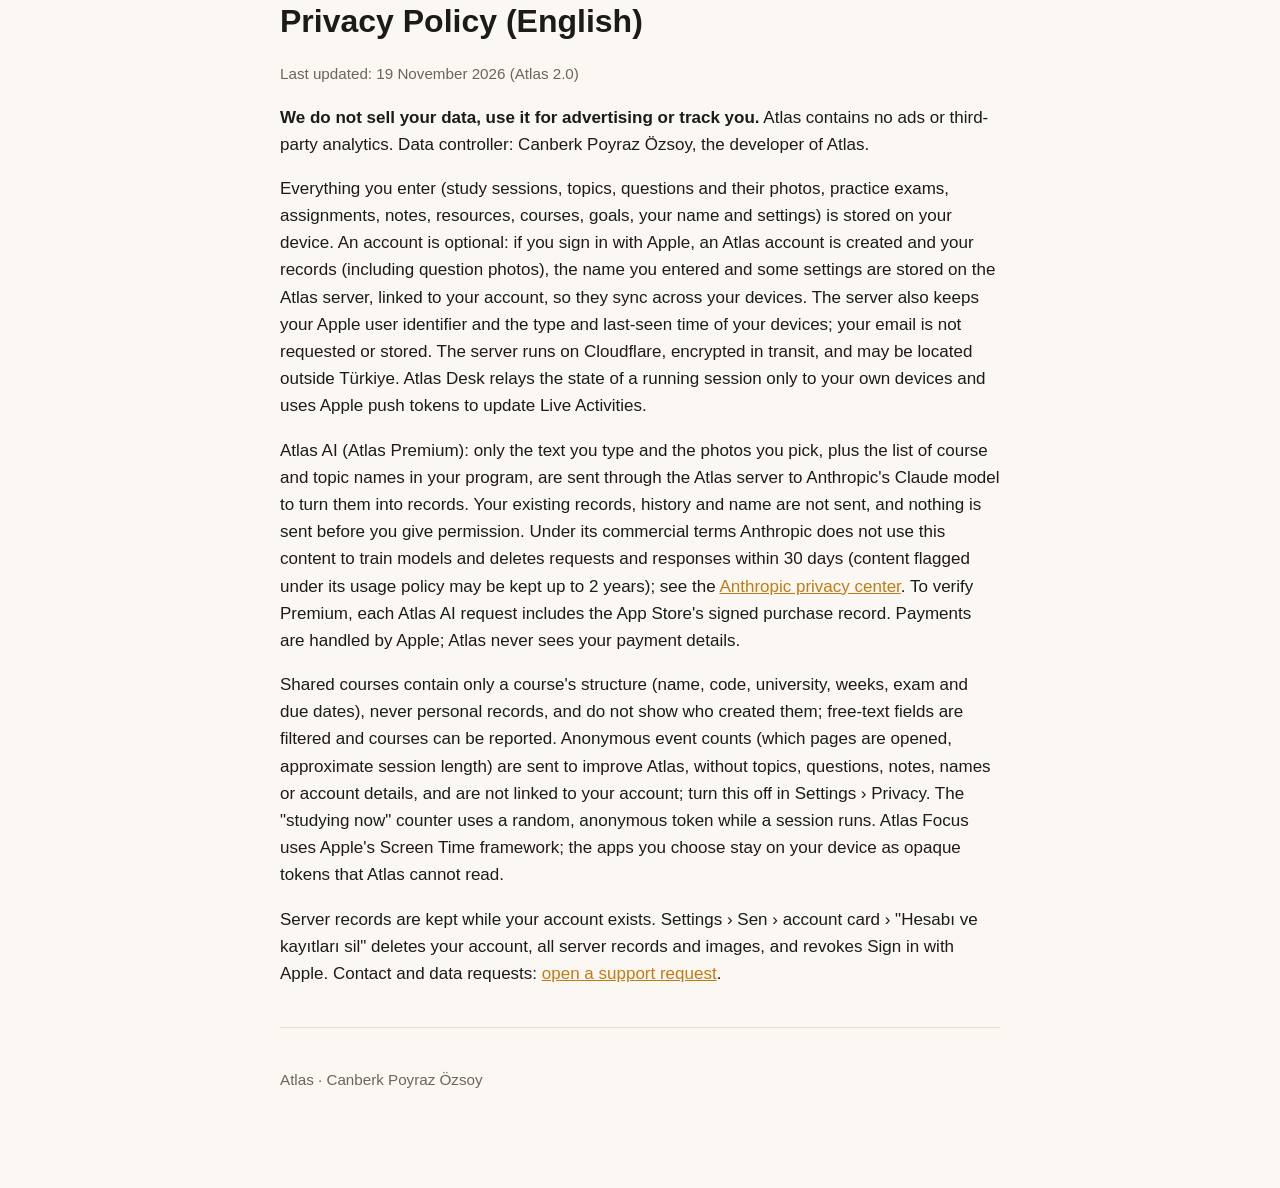
==== commit 125e9643: "Destek 2.0: güncel SSS, tanıtım, App Store bağlantısı ve SEO Eski SSS 'sunucu yok, iCloud' diyordu; " ====
--- a/gizlilik.html
+++ b/gizlilik.html
@@ -1,8 +1,11 @@
 <!doctype html>
 <html lang="tr"><head><meta charset="utf-8"><meta name="viewport" content="width=device-width,initial-scale=1">
-<title>Atlas Gizlilik</title><link rel="stylesheet" href="stil.css"></head>
+<title>Atlas Gizlilik Politikası</title>
+<meta name="description" content="Atlas hangi verileri işler: cihazdaki kayıtlar, isteğe bağlı Atlas hesabı ve eşitleme, Atlas AI (Anthropic), anonim kullanım verisi ve KVKK kapsamındaki hakların.">
+<link rel="canonical" href="https://poyrazdeveloper.github.io/atlas-destek/gizlilik.html">
+<meta name="apple-itunes-app" content="app-id=6829022614"><link rel="stylesheet" href="stil.css"></head>
 <body><main>
-<nav><a href="./">Destek</a><a href="gizlilik.html">Gizlilik Politikası</a></nav>
+<nav><a href="./">Atlas</a><a href="gizlilik.html">Gizlilik Politikası</a></nav>
 <h1>Gizlilik Politikası</h1>
 <p class="alt">Son güncelleme: 19 Kasım 2026 (Atlas 2.0)</p>
 
